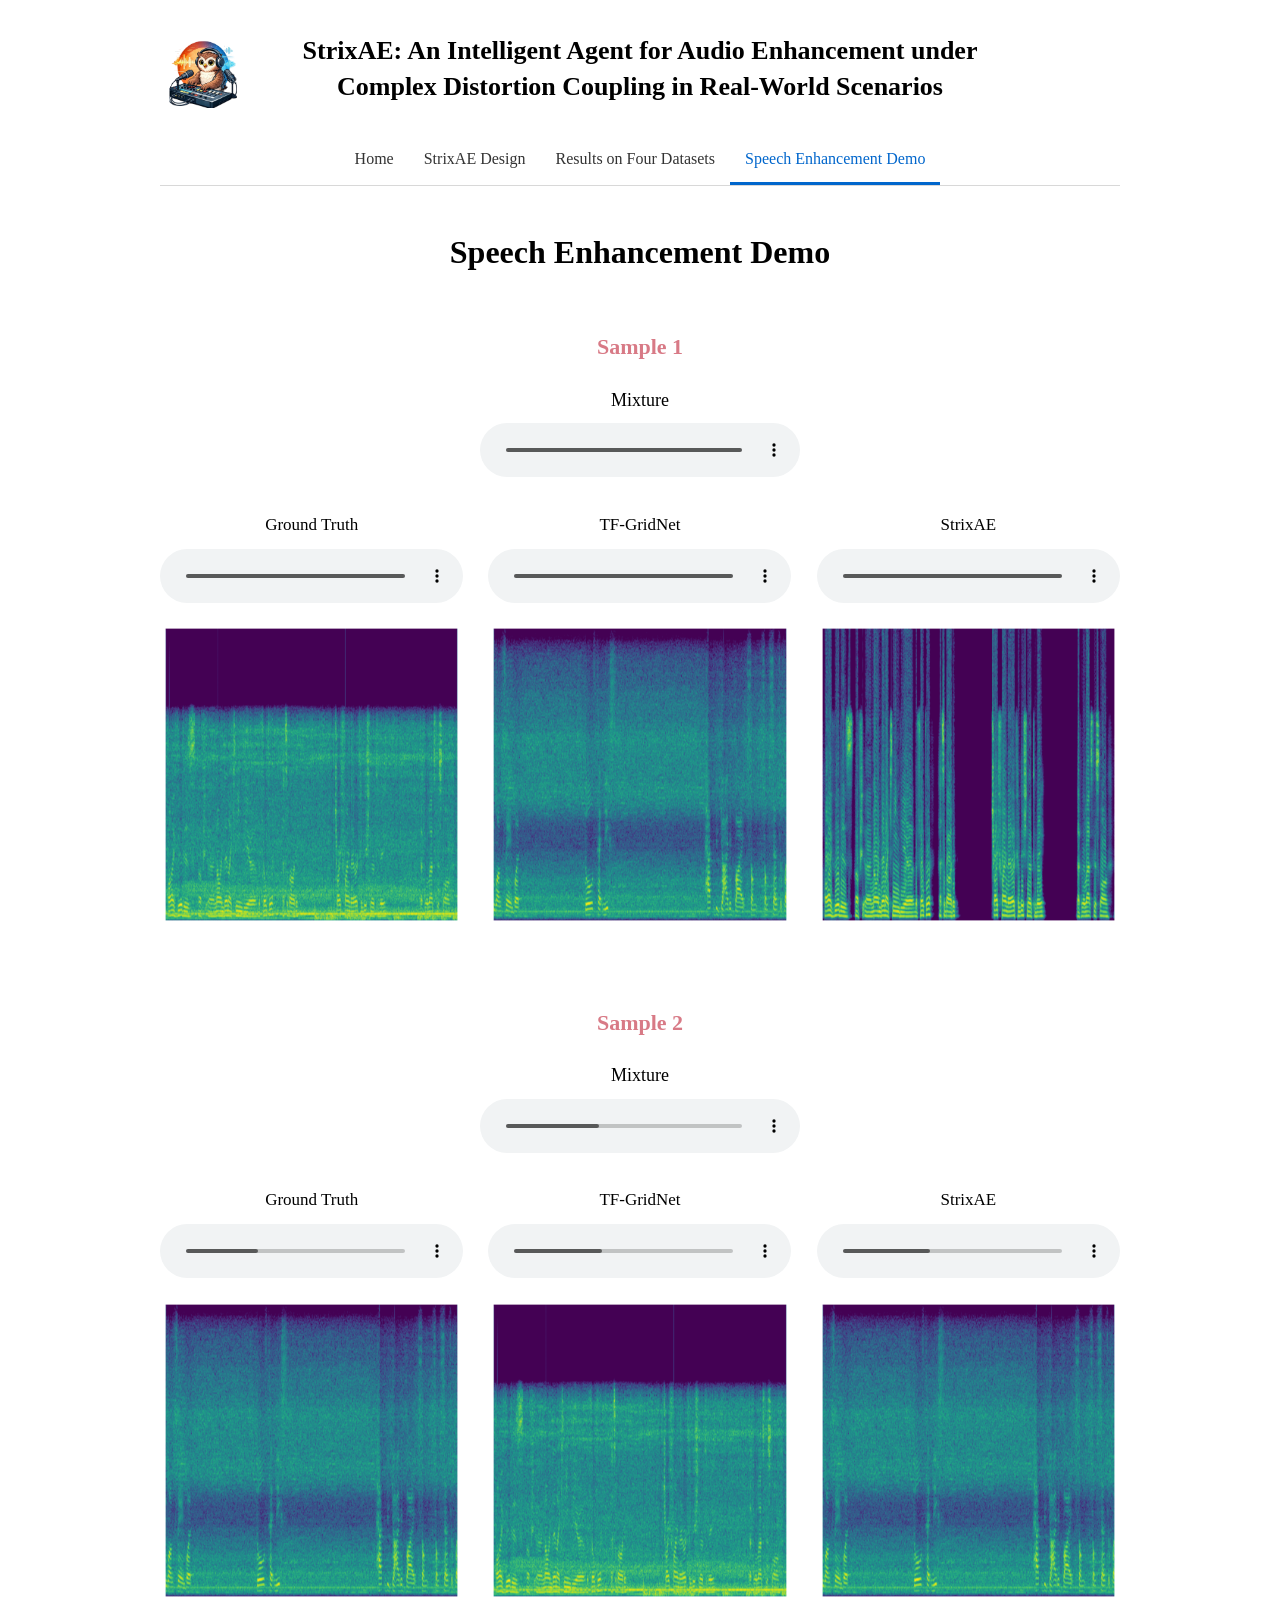
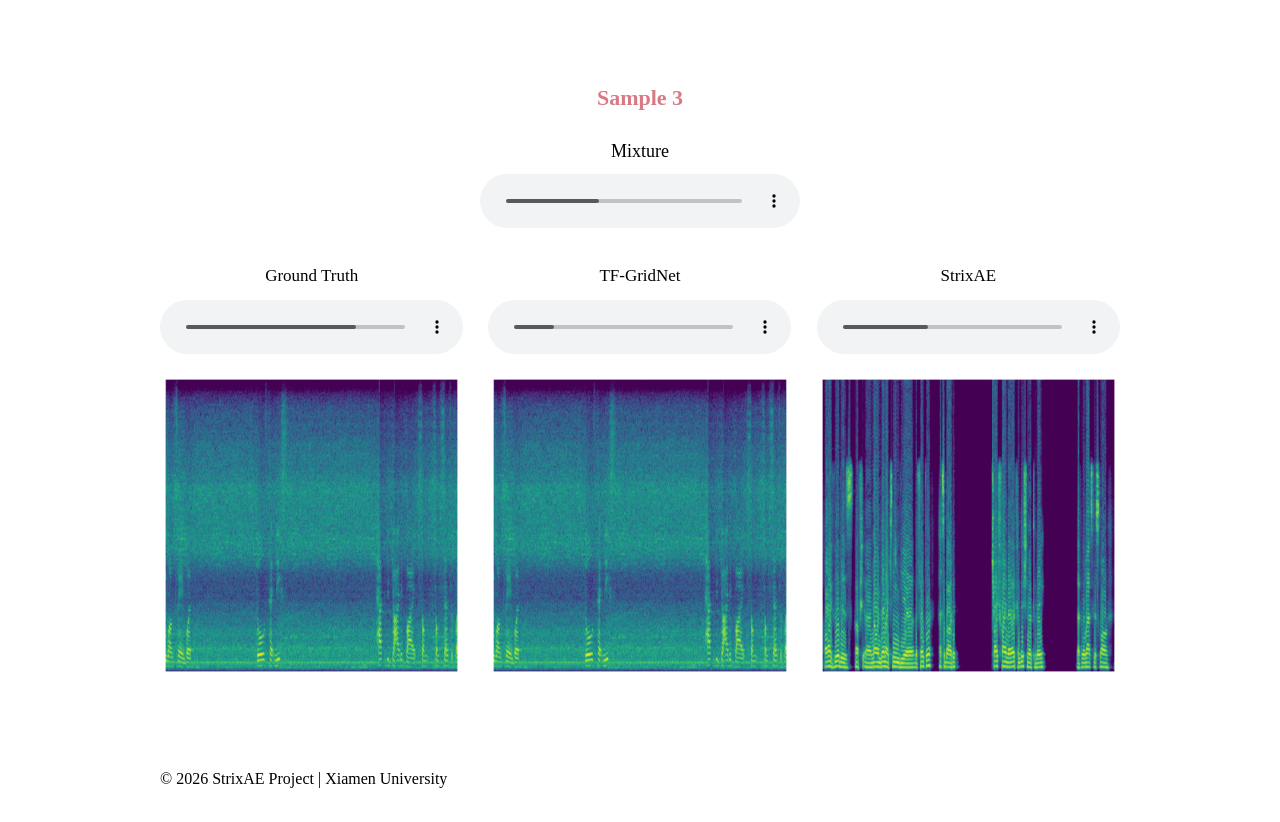
==== StrixAE-Website/demo.html @ 35b88b62 "Add StrixAE frontend, audio management backend and admin guide" ====
<!DOCTYPE html>
<html lang="en">
<head>
  <meta charset="UTF-8">
  <meta name="viewport" content="width=device-width, initial-scale=1.0">
  <title>Speech Enhancement Demo | StrixAE</title>
  <link rel="stylesheet" href="style.css">
</head>
<body class="subpage">
  <header class="subpage-header">
    <a class="subpage-logo" href="index.html" aria-label="StrixAE home"><img src="figs/logo.png" alt="StrixAE logo"></a>
    <h1>StrixAE: An Intelligent Agent for Audio Enhancement under Complex Distortion Coupling in Real-World Scenarios</h1>
  </header>
  <nav class="subpage-nav" aria-label="Main navigation">
      <a href="index.html">Home</a>
      <a href="design.html">StrixAE Design</a>
      <a href="results.html">Results on Four Datasets</a>
      <a href="demo.html" aria-current="page">Speech Enhancement Demo</a>
  </nav>
  <main>
<section class="demo-all">

  <h2 class="demo-main-title">Speech Enhancement Demo</h2>

  <!-- ========== Sample 1 ========== -->
  <div class="demo-sample">
    <h3 class="sample-title">Sample 1</h3>
    <div class="mix-audio">
      <p>Mixture</p>
      <audio controls src="Audios/audioset_realrec_airconditioner_2TE3LoA2OUQ-enhance.wav"></audio>
    </div>

    <div class="demo-grid">
      <div class="item">
        <p>Ground Truth</p>
        <audio controls src="Audios/audioset_realrec_airconditioner_2TE3LoA2OUQ.wav"></audio>
        <div class="mel"><img src="figs/original.png"></div>
      </div>
      <div class="item">
        <p>TF-GridNet</p>
        <audio controls src="Audios/audioset_realrec_airconditioner_7EYjHph6ZgM-enhance.wav"></audio>
        <div class="mel"><img src="figs/enhanced.png"></div>
      </div>
      <div class="item">
        <p>StrixAE</p>
        <audio controls src="Audios/audioset_realrec_airconditioner_7EYjHph6ZgM.wav"></audio>
        <div class="mel"><img src="figs/Separate.png"></div>
      </div>
    </div>
  </div>

  <!-- ========== Sample 2 ========== -->
  <div class="demo-sample">
    <h3 class="sample-title">Sample 2</h3>
    <div class="mix-audio">
      <p>Mixture</p>
      <audio controls src="Audios/human(1).wav"></audio>
    </div>

    <div class="demo-grid">
      <div class="item">
        <p>Ground Truth</p>
        <audio controls src="Audios/human(2).wav"></audio>
        <div class="mel"><img src="figs/super-res.png"></div>
      </div>
      <div class="item">
        <p>TF-GridNet</p>
        <audio controls src="Audios/human(3).wav"></audio>
        <div class="mel"><img src="figs/original.png"></div>
      </div>
      <div class="item">
        <p>StrixAE</p>
        <audio controls src="Audios/human(4).wav"></audio>
        <div class="mel"><img src="figs/enhanced.png"></div>
      </div>
    </div>
  </div>

  <!-- ========== Sample 3 ========== -->
  <div class="demo-sample">
    <h3 class="sample-title">Sample 3</h3>
    <div class="mix-audio">
      <p>Mixture</p>
      <audio controls src="Audios/human(6).wav"></audio>
    </div>

    <div class="demo-grid">
      <div class="item">
        <p>Ground Truth</p>
        <audio controls src="Audios/human(7).wav"></audio>
        <div class="mel"><img src="figs/enhanced.png"></div>
      </div>
      <div class="item">
        <p>TF-GridNet</p>
        <audio controls src="Audios/human(8).wav"></audio>
        <div class="mel"><img src="figs/super-res.png"></div>
      </div>
      <div class="item">
        <p>StrixAE</p>
        <audio controls src="Audios/human(9).wav"></audio>
        <div class="mel"><img src="figs/Separate.png"></div>
      </div>
    </div>
  </div>

</section>
</main>
  <!-- 底部 -->
  <footer>
    <p>&copy; 2026 StrixAE Project | Xiamen University</p>
  </footer>

  <!-- 引入脚本 -->
  <script src="script.js"></script>
  <script>
    if (location.protocol === 'http:' || location.protocol === 'https:') {
      const dataScript = document.createElement('script');
      dataScript.src = '/backend-assets/demo-data.js';
      document.body.appendChild(dataScript);
    }
  </script>
</body>
</html>
---- StrixAE-Website/style.css ----
/* ========== 全局样式 ========== */
* {
  margin: 0;
  padding: 0;
  box-sizing: border-box;
}

body {
  font-family: "Times New Roman", "SimSun", serif;
  background-color: #ffffff;
  color: #000000;
  line-height: 1.65;
  max-width: 1000px;
  margin: 0 auto;
  padding: 30px 20px;
}

/* ========== 顶部论文标题区 ========== */
.paper-header {
  text-align: center;
  margin-bottom: 50px;
}

.paper-header h1 {
  font-size: 26px;
  font-weight: bold;
  margin-bottom: 12px;
  line-height: 1.4;
}

.conference {
  font-size: 18px;
  color: #444;
  margin-bottom: 18px;
}

.authors span {
  display: inline-block;
  font-size: 18px;
  margin: 0 10px;
}

.affiliation {
  font-size: 16px;
  color: #555;
  margin-top: 8px;
}

.links {
  margin: 22px 0;
}

.link-btn {
  font-size: 18px;
  color: #0066cc;
  text-decoration: none;
  margin: 0 10px;
}

.logo img {
  display: block;
  margin: 22px auto;
}

.tagline {
  font-size: 18px;
  margin-top: 15px;
  max-width: 850px;
  margin-left: auto;
  margin-right: auto;
}

/* ========== 摘要区域 ========== */
.abstract-section {
  margin-bottom: 50px;
}

.abstract-section h2 {
  font-size: 26px;
  text-align: center;
  margin-bottom: 20px;
}

.abstract-text {
  font-size: 17px;
  text-align: justify;
  margin-bottom: 45px;
  line-height: 1.7;
}

/* ========== 图片居中样式 ========== */
.data-pipeline,
.train-figure,
.testset-distribution,
.results-table {
  text-align: center;
  margin-bottom: 40px;
}

.data-pipeline img,
.train-figure img,
.testset-distribution img,
.results-table img {
  max-width: 100%;
  height: auto;
  display: block;
  margin: 0 auto;
}

.caption {
  font-size: 15px;
  color: #333;
  margin-top: 10px;
  font-style: italic;
}

/* ========== 你要的：大标题（Results on Four Datasets） ========== */
.big-section-title {
  font-size: 36px;
  font-weight: bold;
  text-align: center;
  margin: 50px 0 30px 0;
  color: #111;
}

/* 音频 Demo 整体样式 */
.demo-all {
  margin: 80px 0;
  text-align: center;
}

.demo-main-title {
  font-size: 32px;
  margin-bottom: 50px;
}

.demo-sample {
  margin-bottom: 70px;
}

.sample-title {
  font-size: 22px;
  color: #d87a86;
  margin-bottom: 20px;
}

.mix-audio {
  margin-bottom: 25px;
}

.mix-audio p {
  font-size: 18px;
  margin-bottom: 8px;
}

.mix-audio audio {
  width: 320px;
}

/* 三列布局 */
.demo-grid {
  display: grid;
  grid-template-columns: repeat(3, 1fr);
  gap: 25px;
  margin-top: 20px;
}

.item p {
  font-size: 17px;
  margin-bottom: 10px;
}

.item audio {
  width: 100%;
  margin-bottom: 12px;
}

/* Mel 语谱图 */
.mel img {
  width: 100%;
  height: auto;
  border-radius: 6px;
  background: #f1f1f1;
}

/* Rectangular image cards below the unchanged home-page abstract. */
.page-cards {
  display: grid;
  grid-template-columns: repeat(3, minmax(0, 1fr));
  gap: 16px;
  margin: 0 0 60px;
  font-family: Arial, sans-serif;
}
.page-card {
  display: block;
  color: #242424;
  text-decoration: none;
  border: 1px solid #d8d8d8;
  border-radius: 0;
  background: #fff;
  box-shadow: 0 1px 3px #00000012;
}
.page-card:hover { border-color: #0066cc; box-shadow: 0 3px 12px #00000018; }
.page-card:focus-visible, .subpage-nav a:focus-visible, .subpage-logo:focus-visible {
  outline: 3px solid #0066cc;
  outline-offset: 4px;
}
.card-preview { height: 176px; padding: 10px; background: #f5f5f5; border-bottom: 1px solid #e5e5e5; }
.card-preview img { width: 100%; height: 100%; object-fit: contain; display: block; }
.card-spectrogram { padding: 0; }
.card-spectrogram img { object-fit: cover; }
.card-content { padding: 16px 18px 22px; }
.card-label { font-size: 13px; color: #666; }
.card-content h2 { margin-top: 6px; font-size: 22px; line-height: 1.35; }

/* Equal side columns keep the full paper title centered on each subpage. */
.subpage-header {
  display: grid;
  grid-template-columns: 100px minmax(0, 1fr) 100px;
  align-items: center;
  gap: 16px;
  margin-bottom: 28px;
}
.subpage-logo img { display: block; width: 100%; height: auto; }
.subpage-header h1 { font-size: 26px; line-height: 1.4; text-align: center; }
.subpage-nav { display: flex; justify-content: center; flex-wrap: wrap; gap: 0; margin-bottom: 40px; border-bottom: 1px solid #d8d8d8; }
.subpage-nav a { padding: 10px 15px; color: #333; text-decoration: none; border-bottom: 3px solid transparent; }
.subpage-nav a:hover { color: #0066cc; background: #f5f5f5; }
.subpage-nav a[aria-current="page"] { color: #0066cc; border-bottom-color: #0066cc; }
.page-title { font-size: 32px; text-align: center; margin-bottom: 40px; }
.subpage .demo-all { margin-top: 0; }
.subpage .big-section-title { margin-top: 0; }
.subpage footer { margin-top: 50px; }
@media (max-width: 700px) {
  .page-cards { grid-template-columns: 1fr; }
  .card-preview { height: 220px; }
  .subpage-header { grid-template-columns: 56px minmax(0, 1fr) 56px; gap: 8px; }
  .subpage-header h1 { font-size: 19px; }
  .subpage-nav a { padding: 8px 10px; font-size: 14px; }
  .subpage .demo-grid { grid-template-columns: 1fr; gap: 24px; }
  .subpage .mix-audio audio { max-width: 100%; }
  .subpage .big-section-title, .page-title, .subpage .demo-main-title { font-size: 26px; }
}
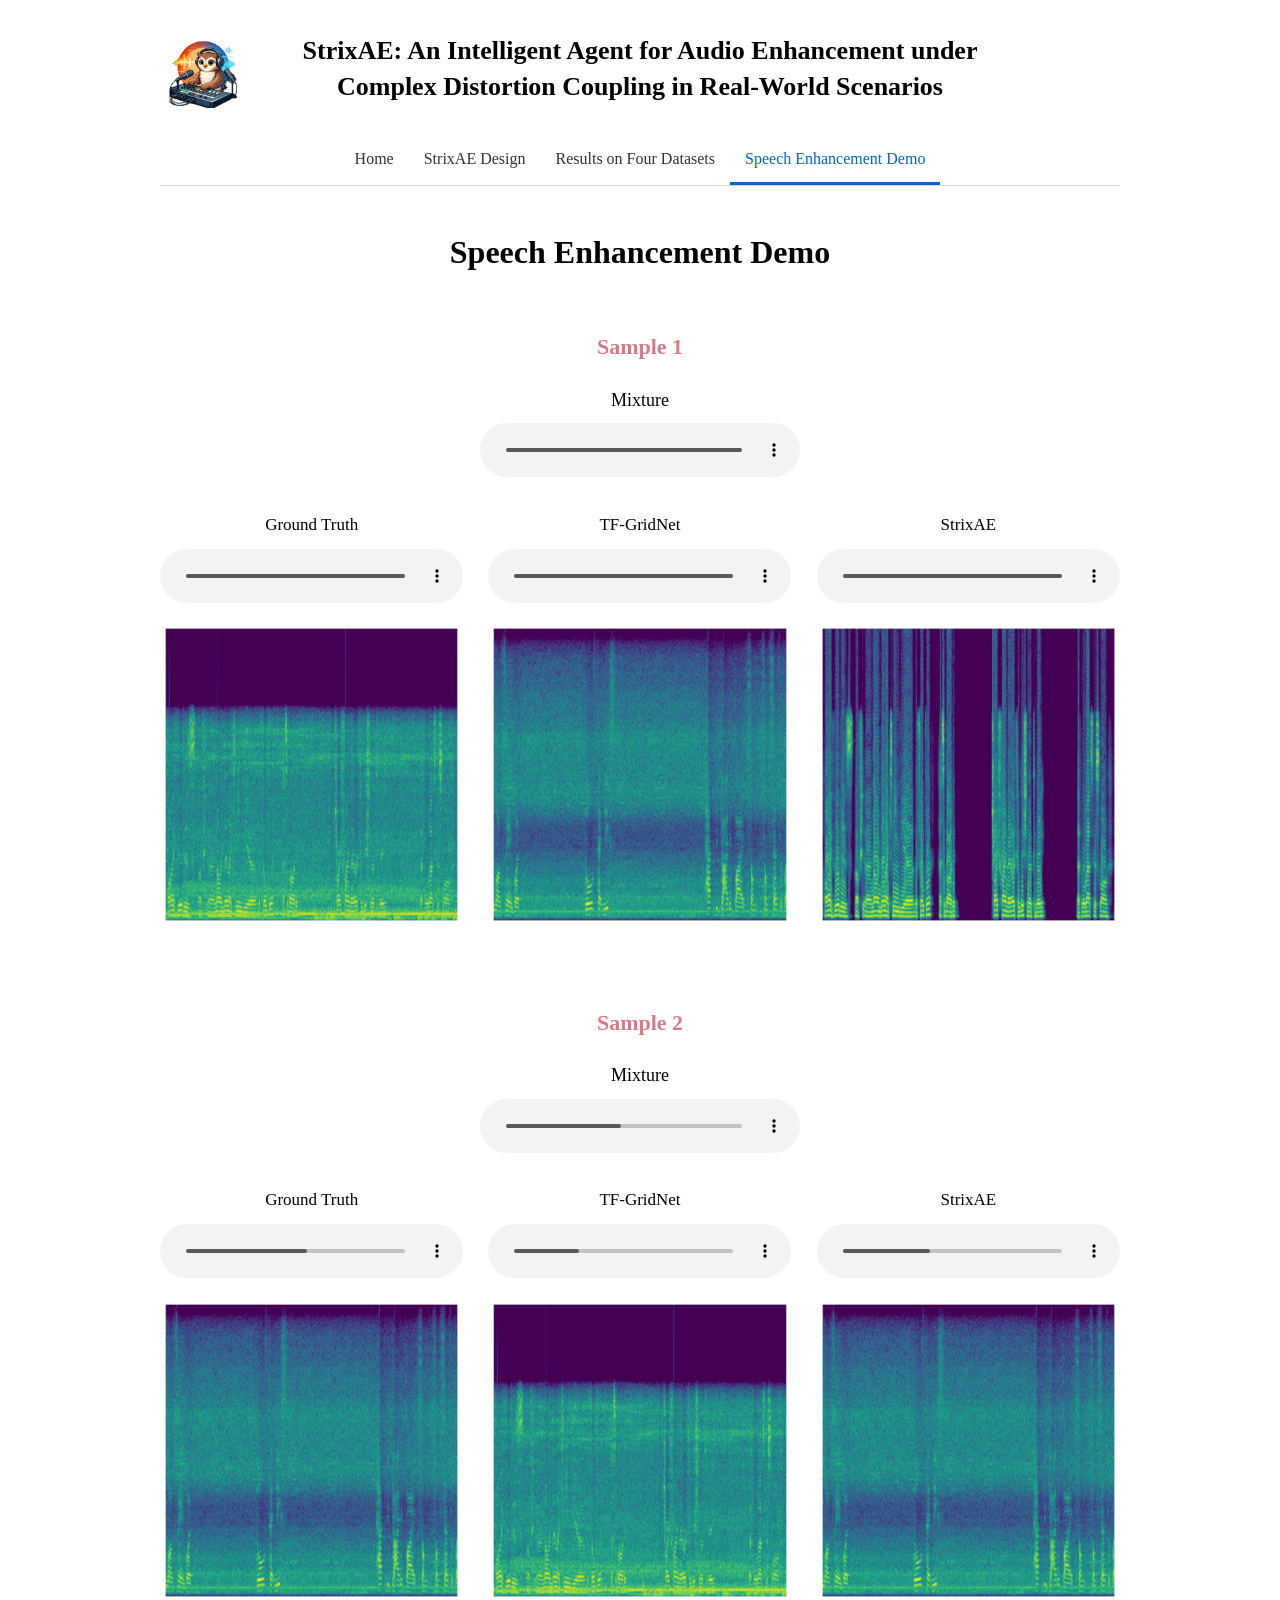
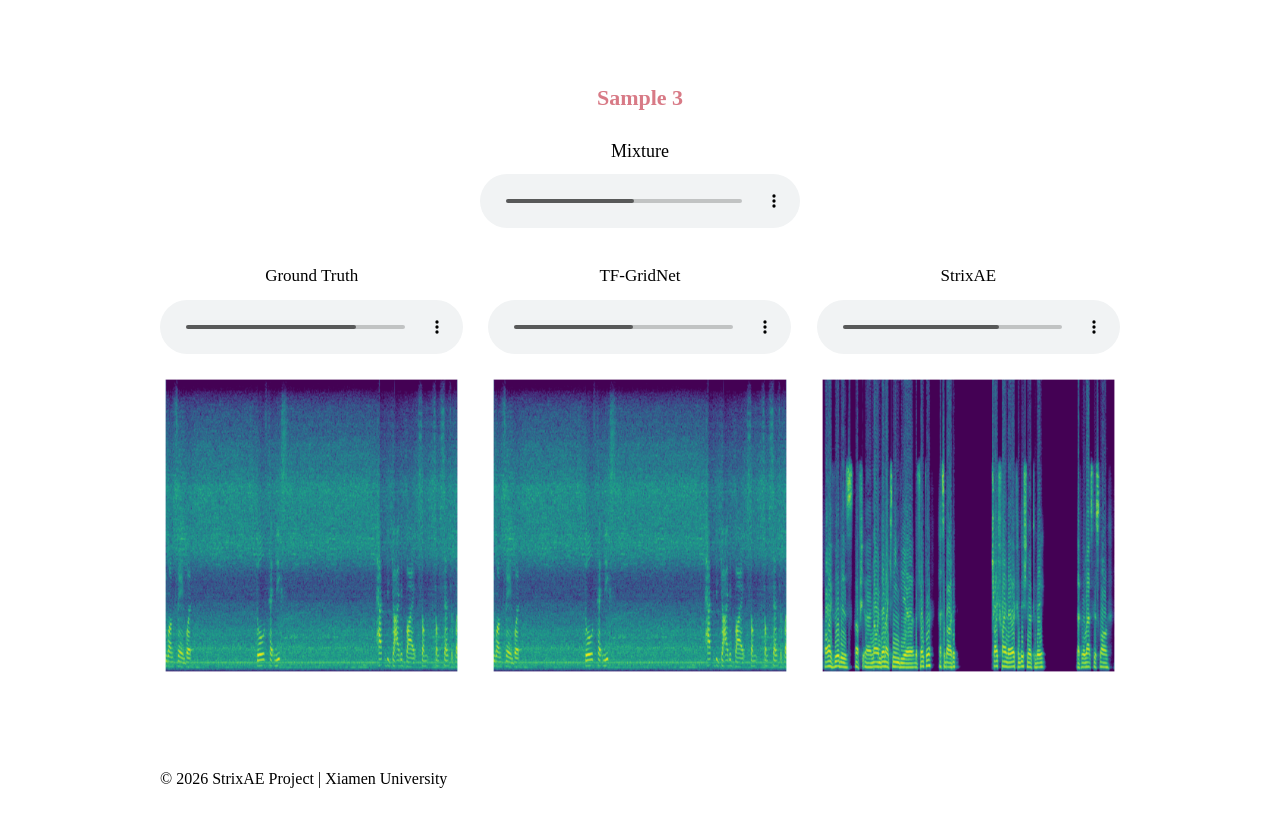
==== commit 589ca00c: "Fix GitHub Pages entry point for public frontend" ====
--- a/StrixAE-Website/demo.html
+++ b/StrixAE-Website/demo.html
@@ -113,7 +113,8 @@
   <!-- 引入脚本 -->
   <script src="script.js"></script>
   <script>
-    if (location.protocol === 'http:' || location.protocol === 'https:') {
+    if ((location.protocol === 'http:' || location.protocol === 'https:') &&
+        !location.hostname.endsWith('.github.io')) {
       const dataScript = document.createElement('script');
       dataScript.src = '/backend-assets/demo-data.js';
       document.body.appendChild(dataScript);
